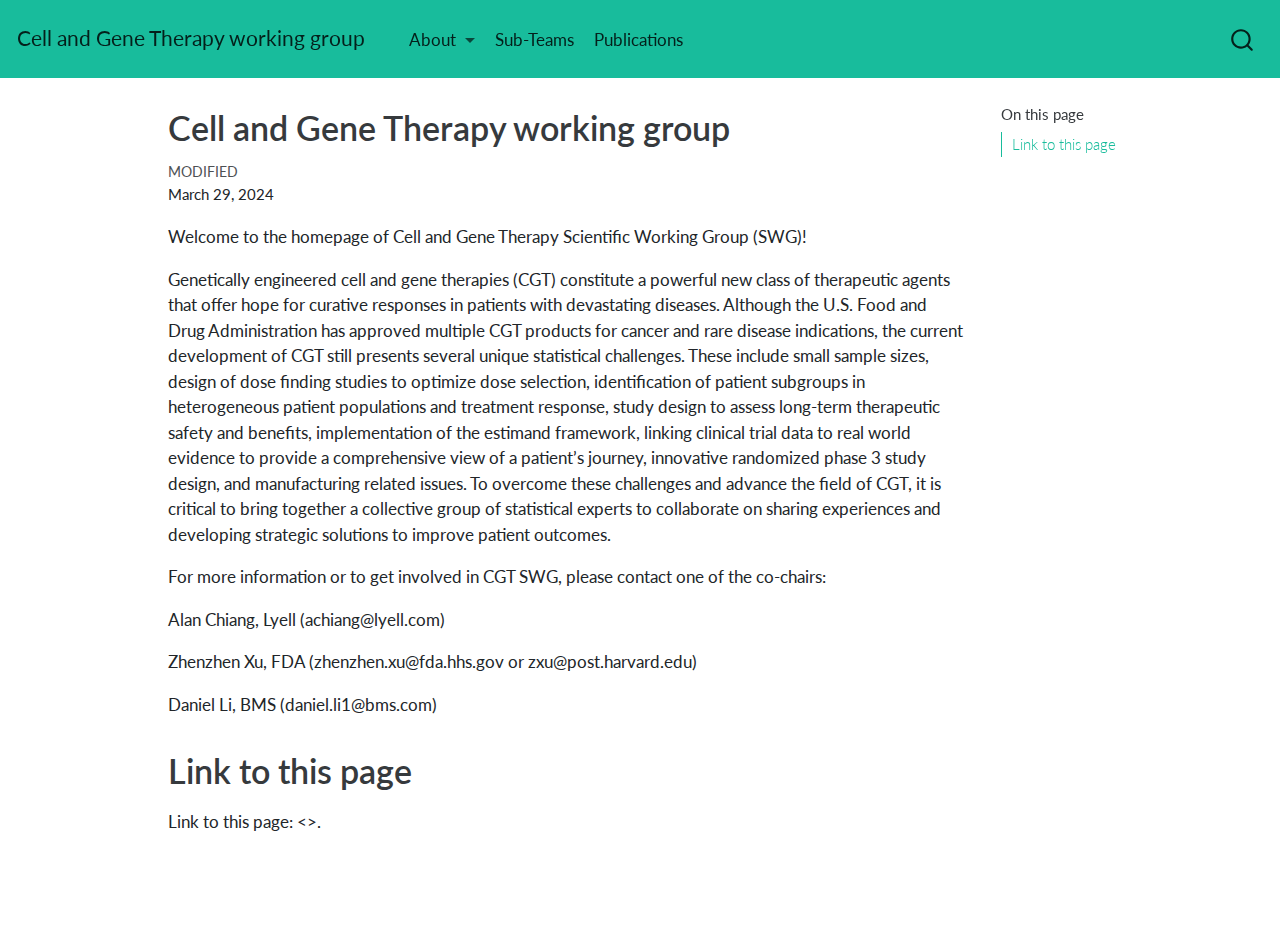
==== docs/index.html @ 5ba829af "Publish site to docs/" ====
<!DOCTYPE html>
<html xmlns="http://www.w3.org/1999/xhtml" lang="en" xml:lang="en"><head>

<meta charset="utf-8">
<meta name="generator" content="quarto-1.3.433">

<meta name="viewport" content="width=device-width, initial-scale=1.0, user-scalable=yes">


<title>Cell and Gene Therapy working group</title>
<style>
code{white-space: pre-wrap;}
span.smallcaps{font-variant: small-caps;}
div.columns{display: flex; gap: min(4vw, 1.5em);}
div.column{flex: auto; overflow-x: auto;}
div.hanging-indent{margin-left: 1.5em; text-indent: -1.5em;}
ul.task-list{list-style: none;}
ul.task-list li input[type="checkbox"] {
  width: 0.8em;
  margin: 0 0.8em 0.2em -1em; /* quarto-specific, see https://github.com/quarto-dev/quarto-cli/issues/4556 */ 
  vertical-align: middle;
}
</style>


<script src="site_libs/quarto-nav/quarto-nav.js"></script>
<script src="site_libs/quarto-nav/headroom.min.js"></script>
<script src="site_libs/clipboard/clipboard.min.js"></script>
<script src="site_libs/quarto-search/autocomplete.umd.js"></script>
<script src="site_libs/quarto-search/fuse.min.js"></script>
<script src="site_libs/quarto-search/quarto-search.js"></script>
<meta name="quarto:offset" content="./">
<script src="site_libs/quarto-html/quarto.js"></script>
<script src="site_libs/quarto-html/popper.min.js"></script>
<script src="site_libs/quarto-html/tippy.umd.min.js"></script>
<script src="site_libs/quarto-html/anchor.min.js"></script>
<link href="site_libs/quarto-html/tippy.css" rel="stylesheet">
<link href="site_libs/quarto-html/quarto-syntax-highlighting.css" rel="stylesheet" id="quarto-text-highlighting-styles">
<script src="site_libs/bootstrap/bootstrap.min.js"></script>
<link href="site_libs/bootstrap/bootstrap-icons.css" rel="stylesheet">
<link href="site_libs/bootstrap/bootstrap.min.css" rel="stylesheet" id="quarto-bootstrap" data-mode="light">
<script id="quarto-search-options" type="application/json">{
  "location": "navbar",
  "copy-button": false,
  "collapse-after": 3,
  "panel-placement": "end",
  "type": "overlay",
  "limit": 20,
  "language": {
    "search-no-results-text": "No results",
    "search-matching-documents-text": "matching documents",
    "search-copy-link-title": "Copy link to search",
    "search-hide-matches-text": "Hide additional matches",
    "search-more-match-text": "more match in this document",
    "search-more-matches-text": "more matches in this document",
    "search-clear-button-title": "Clear",
    "search-detached-cancel-button-title": "Cancel",
    "search-submit-button-title": "Submit",
    "search-label": "Search"
  }
}</script>


<link rel="stylesheet" href="styles.css">
</head>

<body class="nav-fixed">

<div id="quarto-search-results"></div>
  <header id="quarto-header" class="headroom fixed-top">
    <nav class="navbar navbar-expand-lg navbar-dark ">
      <div class="navbar-container container-fluid">
      <div class="navbar-brand-container">
    <a class="navbar-brand" href="./index.html">
    <span class="navbar-title">Cell and Gene Therapy working group</span>
    </a>
  </div>
            <div id="quarto-search" class="" title="Search"></div>
          <button class="navbar-toggler" type="button" data-bs-toggle="collapse" data-bs-target="#navbarCollapse" aria-controls="navbarCollapse" aria-expanded="false" aria-label="Toggle navigation" onclick="if (window.quartoToggleHeadroom) { window.quartoToggleHeadroom(); }">
  <span class="navbar-toggler-icon"></span>
</button>
          <div class="collapse navbar-collapse" id="navbarCollapse">
            <ul class="navbar-nav navbar-nav-scroll me-auto">
  <li class="nav-item dropdown ">
    <a class="nav-link dropdown-toggle" href="#" id="nav-menu-about" role="button" data-bs-toggle="dropdown" aria-expanded="false" rel="" target="">
 <span class="menu-text">About</span>
    </a>
    <ul class="dropdown-menu" aria-labelledby="nav-menu-about">    
        <li>
    <a class="dropdown-item" href="./index.html" rel="" target="">
 <span class="dropdown-text">About</span></a>
  </li>  
    </ul>
  </li>
  <li class="nav-item">
    <a class="nav-link" href="./subteams.html" rel="" target="">
 <span class="menu-text">Sub-Teams</span></a>
  </li>  
  <li class="nav-item">
    <a class="nav-link" href="./publications.html" rel="" target="">
 <span class="menu-text">Publications</span></a>
  </li>  
</ul>
            <div class="quarto-navbar-tools ms-auto">
</div>
          </div> <!-- /navcollapse -->
      </div> <!-- /container-fluid -->
    </nav>
</header>
<!-- content -->
<div id="quarto-content" class="quarto-container page-columns page-rows-contents page-layout-article page-navbar">
<!-- sidebar -->
<!-- margin-sidebar -->
    <div id="quarto-margin-sidebar" class="sidebar margin-sidebar">
        <nav id="TOC" role="doc-toc" class="toc-active">
    <h2 id="toc-title">On this page</h2>
   
  <ul>
  <li><a href="#link-to-this-page" id="toc-link-to-this-page" class="nav-link active" data-scroll-target="#link-to-this-page">Link to this page</a></li>
  </ul>
</nav>
    </div>
<!-- main -->
<main class="content" id="quarto-document-content">

<header id="title-block-header" class="quarto-title-block default">
<div class="quarto-title">
<h1 class="title">Cell and Gene Therapy working group</h1>
</div>



<div class="quarto-title-meta">

    
  
    <div>
    <div class="quarto-title-meta-heading">Modified</div>
    <div class="quarto-title-meta-contents">
      <p class="date-modified">March 29, 2024</p>
    </div>
  </div>
    
  </div>
  

</header>

<p>Welcome to the homepage of Cell and Gene Therapy Scientific Working Group (SWG)!</p>
<p>Genetically engineered cell and gene therapies (CGT) constitute a powerful new class of therapeutic agents that offer hope for curative responses in patients with devastating diseases. Although the U.S. Food and Drug Administration has approved multiple CGT products for cancer and rare disease indications, the current development of CGT still presents several unique statistical challenges. These include small sample sizes, design of dose finding studies to optimize dose selection, identification of patient subgroups in heterogeneous patient populations and treatment response, study design to assess long-term therapeutic safety and benefits, implementation of the estimand framework, linking clinical trial data to real world evidence to provide a comprehensive view of a patient’s journey, innovative randomized phase 3 study design, and manufacturing related issues. To overcome these challenges and advance the field of CGT, it is critical to bring together a collective group of statistical experts to collaborate on sharing experiences and developing strategic solutions to improve patient outcomes.</p>
<p>For more information or to get involved in CGT SWG, please contact one of the co-chairs:</p>
<p>Alan Chiang, Lyell (achiang@lyell.com)</p>
<p>Zhenzhen Xu, FDA (zhenzhen.xu@fda.hhs.gov or zxu@post.harvard.edu)</p>
<p>Daniel Li, BMS (daniel.li1@bms.com)</p>
<section id="link-to-this-page" class="level1">
<h1>Link to this page</h1>
<p>Link to this page: &lt;&gt;.</p>


</section>

</main> <!-- /main -->
<script id="quarto-html-after-body" type="application/javascript">
window.document.addEventListener("DOMContentLoaded", function (event) {
  const toggleBodyColorMode = (bsSheetEl) => {
    const mode = bsSheetEl.getAttribute("data-mode");
    const bodyEl = window.document.querySelector("body");
    if (mode === "dark") {
      bodyEl.classList.add("quarto-dark");
      bodyEl.classList.remove("quarto-light");
    } else {
      bodyEl.classList.add("quarto-light");
      bodyEl.classList.remove("quarto-dark");
    }
  }
  const toggleBodyColorPrimary = () => {
    const bsSheetEl = window.document.querySelector("link#quarto-bootstrap");
    if (bsSheetEl) {
      toggleBodyColorMode(bsSheetEl);
    }
  }
  toggleBodyColorPrimary();  
  const icon = "";
  const anchorJS = new window.AnchorJS();
  anchorJS.options = {
    placement: 'right',
    icon: icon
  };
  anchorJS.add('.anchored');
  const isCodeAnnotation = (el) => {
    for (const clz of el.classList) {
      if (clz.startsWith('code-annotation-')) {                     
        return true;
      }
    }
    return false;
  }
  const clipboard = new window.ClipboardJS('.code-copy-button', {
    text: function(trigger) {
      const codeEl = trigger.previousElementSibling.cloneNode(true);
      for (const childEl of codeEl.children) {
        if (isCodeAnnotation(childEl)) {
          childEl.remove();
        }
      }
      return codeEl.innerText;
    }
  });
  clipboard.on('success', function(e) {
    // button target
    const button = e.trigger;
    // don't keep focus
    button.blur();
    // flash "checked"
    button.classList.add('code-copy-button-checked');
    var currentTitle = button.getAttribute("title");
    button.setAttribute("title", "Copied!");
    let tooltip;
    if (window.bootstrap) {
      button.setAttribute("data-bs-toggle", "tooltip");
      button.setAttribute("data-bs-placement", "left");
      button.setAttribute("data-bs-title", "Copied!");
      tooltip = new bootstrap.Tooltip(button, 
        { trigger: "manual", 
          customClass: "code-copy-button-tooltip",
          offset: [0, -8]});
      tooltip.show();    
    }
    setTimeout(function() {
      if (tooltip) {
        tooltip.hide();
        button.removeAttribute("data-bs-title");
        button.removeAttribute("data-bs-toggle");
        button.removeAttribute("data-bs-placement");
      }
      button.setAttribute("title", currentTitle);
      button.classList.remove('code-copy-button-checked');
    }, 1000);
    // clear code selection
    e.clearSelection();
  });
  function tippyHover(el, contentFn) {
    const config = {
      allowHTML: true,
      content: contentFn,
      maxWidth: 500,
      delay: 100,
      arrow: false,
      appendTo: function(el) {
          return el.parentElement;
      },
      interactive: true,
      interactiveBorder: 10,
      theme: 'quarto',
      placement: 'bottom-start'
    };
    window.tippy(el, config); 
  }
  const noterefs = window.document.querySelectorAll('a[role="doc-noteref"]');
  for (var i=0; i<noterefs.length; i++) {
    const ref = noterefs[i];
    tippyHover(ref, function() {
      // use id or data attribute instead here
      let href = ref.getAttribute('data-footnote-href') || ref.getAttribute('href');
      try { href = new URL(href).hash; } catch {}
      const id = href.replace(/^#\/?/, "");
      const note = window.document.getElementById(id);
      return note.innerHTML;
    });
  }
      let selectedAnnoteEl;
      const selectorForAnnotation = ( cell, annotation) => {
        let cellAttr = 'data-code-cell="' + cell + '"';
        let lineAttr = 'data-code-annotation="' +  annotation + '"';
        const selector = 'span[' + cellAttr + '][' + lineAttr + ']';
        return selector;
      }
      const selectCodeLines = (annoteEl) => {
        const doc = window.document;
        const targetCell = annoteEl.getAttribute("data-target-cell");
        const targetAnnotation = annoteEl.getAttribute("data-target-annotation");
        const annoteSpan = window.document.querySelector(selectorForAnnotation(targetCell, targetAnnotation));
        const lines = annoteSpan.getAttribute("data-code-lines").split(",");
        const lineIds = lines.map((line) => {
          return targetCell + "-" + line;
        })
        let top = null;
        let height = null;
        let parent = null;
        if (lineIds.length > 0) {
            //compute the position of the single el (top and bottom and make a div)
            const el = window.document.getElementById(lineIds[0]);
            top = el.offsetTop;
            height = el.offsetHeight;
            parent = el.parentElement.parentElement;
          if (lineIds.length > 1) {
            const lastEl = window.document.getElementById(lineIds[lineIds.length - 1]);
            const bottom = lastEl.offsetTop + lastEl.offsetHeight;
            height = bottom - top;
          }
          if (top !== null && height !== null && parent !== null) {
            // cook up a div (if necessary) and position it 
            let div = window.document.getElementById("code-annotation-line-highlight");
            if (div === null) {
              div = window.document.createElement("div");
              div.setAttribute("id", "code-annotation-line-highlight");
              div.style.position = 'absolute';
              parent.appendChild(div);
            }
            div.style.top = top - 2 + "px";
            div.style.height = height + 4 + "px";
            let gutterDiv = window.document.getElementById("code-annotation-line-highlight-gutter");
            if (gutterDiv === null) {
              gutterDiv = window.document.createElement("div");
              gutterDiv.setAttribute("id", "code-annotation-line-highlight-gutter");
              gutterDiv.style.position = 'absolute';
              const codeCell = window.document.getElementById(targetCell);
              const gutter = codeCell.querySelector('.code-annotation-gutter');
              gutter.appendChild(gutterDiv);
            }
            gutterDiv.style.top = top - 2 + "px";
            gutterDiv.style.height = height + 4 + "px";
          }
          selectedAnnoteEl = annoteEl;
        }
      };
      const unselectCodeLines = () => {
        const elementsIds = ["code-annotation-line-highlight", "code-annotation-line-highlight-gutter"];
        elementsIds.forEach((elId) => {
          const div = window.document.getElementById(elId);
          if (div) {
            div.remove();
          }
        });
        selectedAnnoteEl = undefined;
      };
      // Attach click handler to the DT
      const annoteDls = window.document.querySelectorAll('dt[data-target-cell]');
      for (const annoteDlNode of annoteDls) {
        annoteDlNode.addEventListener('click', (event) => {
          const clickedEl = event.target;
          if (clickedEl !== selectedAnnoteEl) {
            unselectCodeLines();
            const activeEl = window.document.querySelector('dt[data-target-cell].code-annotation-active');
            if (activeEl) {
              activeEl.classList.remove('code-annotation-active');
            }
            selectCodeLines(clickedEl);
            clickedEl.classList.add('code-annotation-active');
          } else {
            // Unselect the line
            unselectCodeLines();
            clickedEl.classList.remove('code-annotation-active');
          }
        });
      }
  const findCites = (el) => {
    const parentEl = el.parentElement;
    if (parentEl) {
      const cites = parentEl.dataset.cites;
      if (cites) {
        return {
          el,
          cites: cites.split(' ')
        };
      } else {
        return findCites(el.parentElement)
      }
    } else {
      return undefined;
    }
  };
  var bibliorefs = window.document.querySelectorAll('a[role="doc-biblioref"]');
  for (var i=0; i<bibliorefs.length; i++) {
    const ref = bibliorefs[i];
    const citeInfo = findCites(ref);
    if (citeInfo) {
      tippyHover(citeInfo.el, function() {
        var popup = window.document.createElement('div');
        citeInfo.cites.forEach(function(cite) {
          var citeDiv = window.document.createElement('div');
          citeDiv.classList.add('hanging-indent');
          citeDiv.classList.add('csl-entry');
          var biblioDiv = window.document.getElementById('ref-' + cite);
          if (biblioDiv) {
            citeDiv.innerHTML = biblioDiv.innerHTML;
          }
          popup.appendChild(citeDiv);
        });
        return popup.innerHTML;
      });
    }
  }
});
</script>
</div> <!-- /content -->



</body></html>
---- docs/site_libs/quarto-html/tippy.css ----
.tippy-box[data-animation=fade][data-state=hidden]{opacity:0}[data-tippy-root]{max-width:calc(100vw - 10px)}.tippy-box{position:relative;background-color:#333;color:#fff;border-radius:4px;font-size:14px;line-height:1.4;white-space:normal;outline:0;transition-property:transform,visibility,opacity}.tippy-box[data-placement^=top]>.tippy-arrow{bottom:0}.tippy-box[data-placement^=top]>.tippy-arrow:before{bottom:-7px;left:0;border-width:8px 8px 0;border-top-color:initial;transform-origin:center top}.tippy-box[data-placement^=bottom]>.tippy-arrow{top:0}.tippy-box[data-placement^=bottom]>.tippy-arrow:before{top:-7px;left:0;border-width:0 8px 8px;border-bottom-color:initial;transform-origin:center bottom}.tippy-box[data-placement^=left]>.tippy-arrow{right:0}.tippy-box[data-placement^=left]>.tippy-arrow:before{border-width:8px 0 8px 8px;border-left-color:initial;right:-7px;transform-origin:center left}.tippy-box[data-placement^=right]>.tippy-arrow{left:0}.tippy-box[data-placement^=right]>.tippy-arrow:before{left:-7px;border-width:8px 8px 8px 0;border-right-color:initial;transform-origin:center right}.tippy-box[data-inertia][data-state=visible]{transition-timing-function:cubic-bezier(.54,1.5,.38,1.11)}.tippy-arrow{width:16px;height:16px;color:#333}.tippy-arrow:before{content:"";position:absolute;border-color:transparent;border-style:solid}.tippy-content{position:relative;padding:5px 9px;z-index:1}
---- docs/site_libs/quarto-html/quarto-syntax-highlighting.css ----
/* quarto syntax highlight colors */
:root {
  --quarto-hl-ot-color: #003B4F;
  --quarto-hl-at-color: #657422;
  --quarto-hl-ss-color: #20794D;
  --quarto-hl-an-color: #5E5E5E;
  --quarto-hl-fu-color: #4758AB;
  --quarto-hl-st-color: #20794D;
  --quarto-hl-cf-color: #003B4F;
  --quarto-hl-op-color: #5E5E5E;
  --quarto-hl-er-color: #AD0000;
  --quarto-hl-bn-color: #AD0000;
  --quarto-hl-al-color: #AD0000;
  --quarto-hl-va-color: #111111;
  --quarto-hl-bu-color: inherit;
  --quarto-hl-ex-color: inherit;
  --quarto-hl-pp-color: #AD0000;
  --quarto-hl-in-color: #5E5E5E;
  --quarto-hl-vs-color: #20794D;
  --quarto-hl-wa-color: #5E5E5E;
  --quarto-hl-do-color: #5E5E5E;
  --quarto-hl-im-color: #00769E;
  --quarto-hl-ch-color: #20794D;
  --quarto-hl-dt-color: #AD0000;
  --quarto-hl-fl-color: #AD0000;
  --quarto-hl-co-color: #5E5E5E;
  --quarto-hl-cv-color: #5E5E5E;
  --quarto-hl-cn-color: #8f5902;
  --quarto-hl-sc-color: #5E5E5E;
  --quarto-hl-dv-color: #AD0000;
  --quarto-hl-kw-color: #003B4F;
}

/* other quarto variables */
:root {
  --quarto-font-monospace: SFMono-Regular, Menlo, Monaco, Consolas, "Liberation Mono", "Courier New", monospace;
}

pre > code.sourceCode > span {
  color: #003B4F;
}

code span {
  color: #003B4F;
}

code.sourceCode > span {
  color: #003B4F;
}

div.sourceCode,
div.sourceCode pre.sourceCode {
  color: #003B4F;
}

code span.ot {
  color: #003B4F;
  font-style: inherit;
}

code span.at {
  color: #657422;
  font-style: inherit;
}

code span.ss {
  color: #20794D;
  font-style: inherit;
}

code span.an {
  color: #5E5E5E;
  font-style: inherit;
}

code span.fu {
  color: #4758AB;
  font-style: inherit;
}

code span.st {
  color: #20794D;
  font-style: inherit;
}

code span.cf {
  color: #003B4F;
  font-style: inherit;
}

code span.op {
  color: #5E5E5E;
  font-style: inherit;
}

code span.er {
  color: #AD0000;
  font-style: inherit;
}

code span.bn {
  color: #AD0000;
  font-style: inherit;
}

code span.al {
  color: #AD0000;
  font-style: inherit;
}

code span.va {
  color: #111111;
  font-style: inherit;
}

code span.bu {
  font-style: inherit;
}

code span.ex {
  font-style: inherit;
}

code span.pp {
  color: #AD0000;
  font-style: inherit;
}

code span.in {
  color: #5E5E5E;
  font-style: inherit;
}

code span.vs {
  color: #20794D;
  font-style: inherit;
}

code span.wa {
  color: #5E5E5E;
  font-style: italic;
}

code span.do {
  color: #5E5E5E;
  font-style: italic;
}

code span.im {
  color: #00769E;
  font-style: inherit;
}

code span.ch {
  color: #20794D;
  font-style: inherit;
}

code span.dt {
  color: #AD0000;
  font-style: inherit;
}

code span.fl {
  color: #AD0000;
  font-style: inherit;
}

code span.co {
  color: #5E5E5E;
  font-style: inherit;
}

code span.cv {
  color: #5E5E5E;
  font-style: italic;
}

code span.cn {
  color: #8f5902;
  font-style: inherit;
}

code span.sc {
  color: #5E5E5E;
  font-style: inherit;
}

code span.dv {
  color: #AD0000;
  font-style: inherit;
}

code span.kw {
  color: #003B4F;
  font-style: inherit;
}

.prevent-inlining {
  content: "</";
}

/*# sourceMappingURL=debc5d5d77c3f9108843748ff7464032.css.map */
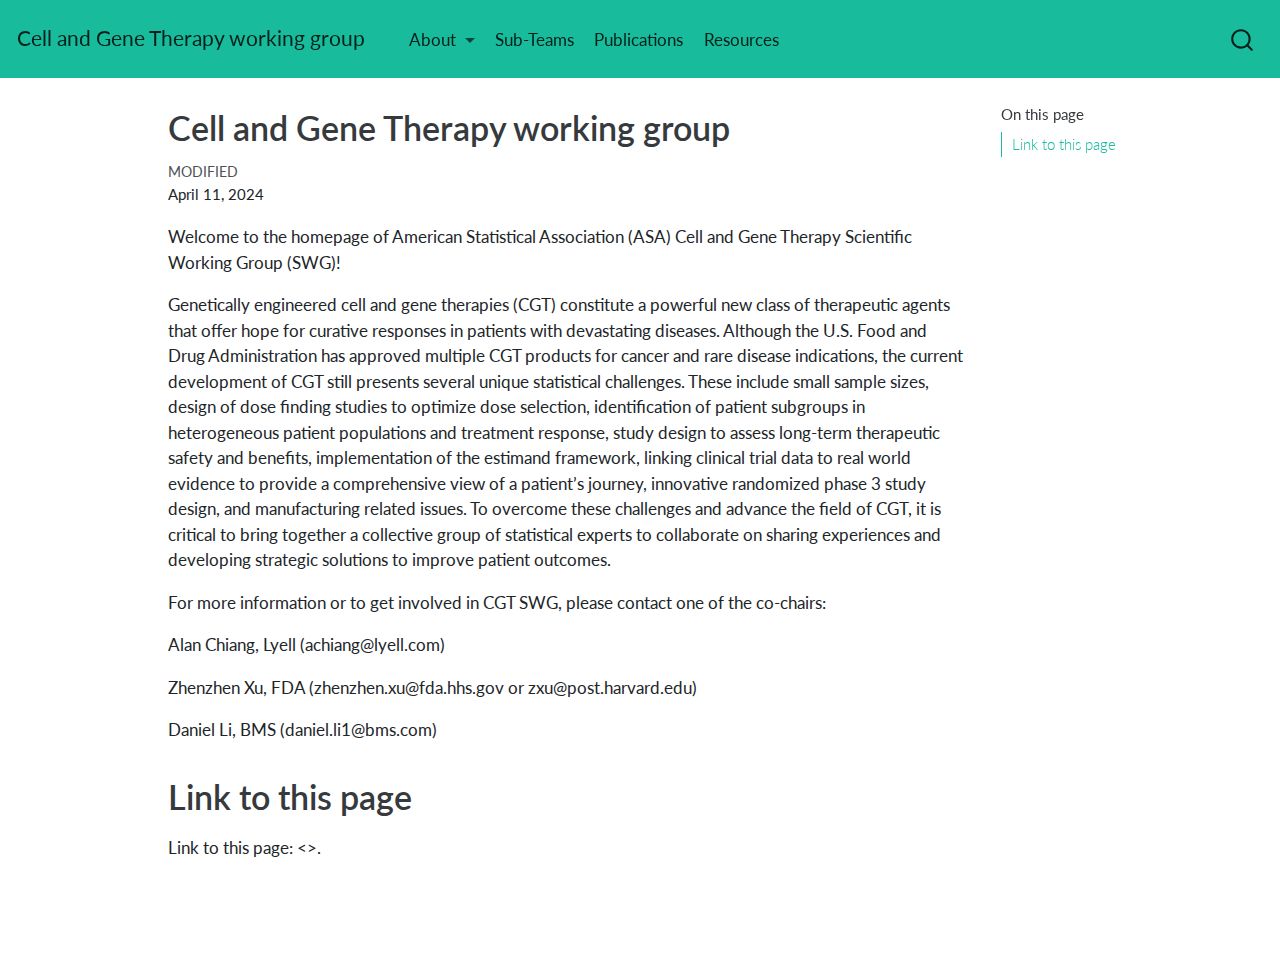
==== commit 00c8c6e3: "Updates before sub-team meeting" ====
--- a/docs/index.html
+++ b/docs/index.html
@@ -100,6 +100,10 @@
     <a class="nav-link" href="./publications.html" rel="" target="">
  <span class="menu-text">Publications</span></a>
   </li>  
+  <li class="nav-item">
+    <a class="nav-link" href="./resources.html" rel="" target="">
+ <span class="menu-text">Resources</span></a>
+  </li>  
 </ul>
             <div class="quarto-navbar-tools ms-auto">
 </div>
@@ -137,7 +141,7 @@
     <div>
     <div class="quarto-title-meta-heading">Modified</div>
     <div class="quarto-title-meta-contents">
-      <p class="date-modified">March 29, 2024</p>
+      <p class="date-modified">April 11, 2024</p>
     </div>
   </div>
     
@@ -146,7 +150,7 @@
 
 </header>
 
-<p>Welcome to the homepage of Cell and Gene Therapy Scientific Working Group (SWG)!</p>
+<p>Welcome to the homepage of American Statistical Association (ASA) Cell and Gene Therapy Scientific Working Group (SWG)!</p>
 <p>Genetically engineered cell and gene therapies (CGT) constitute a powerful new class of therapeutic agents that offer hope for curative responses in patients with devastating diseases. Although the U.S. Food and Drug Administration has approved multiple CGT products for cancer and rare disease indications, the current development of CGT still presents several unique statistical challenges. These include small sample sizes, design of dose finding studies to optimize dose selection, identification of patient subgroups in heterogeneous patient populations and treatment response, study design to assess long-term therapeutic safety and benefits, implementation of the estimand framework, linking clinical trial data to real world evidence to provide a comprehensive view of a patient’s journey, innovative randomized phase 3 study design, and manufacturing related issues. To overcome these challenges and advance the field of CGT, it is critical to bring together a collective group of statistical experts to collaborate on sharing experiences and developing strategic solutions to improve patient outcomes.</p>
 <p>For more information or to get involved in CGT SWG, please contact one of the co-chairs:</p>
 <p>Alan Chiang, Lyell (achiang@lyell.com)</p>
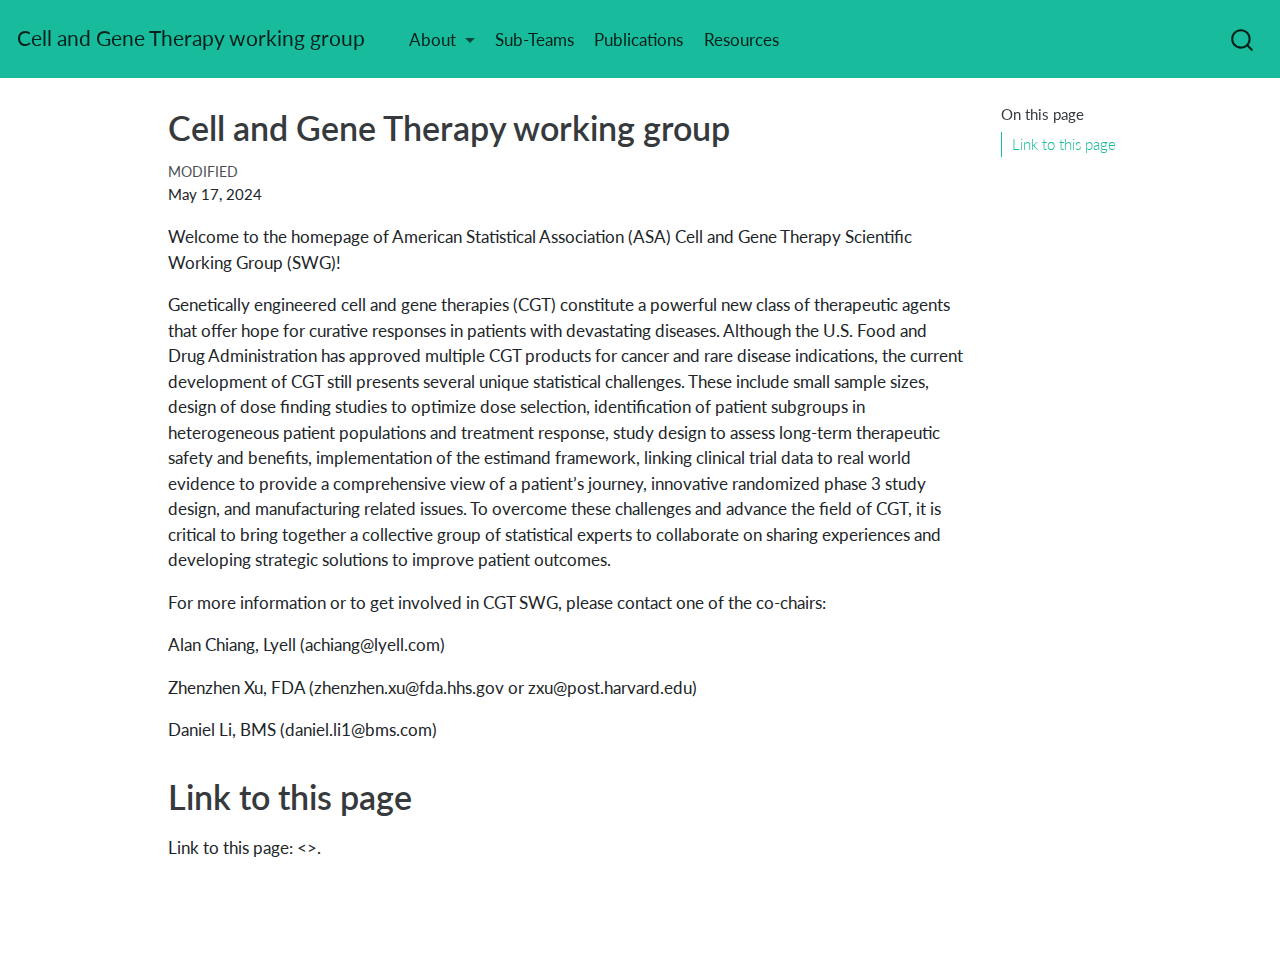
==== commit 3719e736: "update to use github actions for publishing" ====
--- a/docs/index.html
+++ b/docs/index.html
@@ -141,7 +141,7 @@
     <div>
     <div class="quarto-title-meta-heading">Modified</div>
     <div class="quarto-title-meta-contents">
-      <p class="date-modified">April 11, 2024</p>
+      <p class="date-modified">May 17, 2024</p>
     </div>
   </div>
     
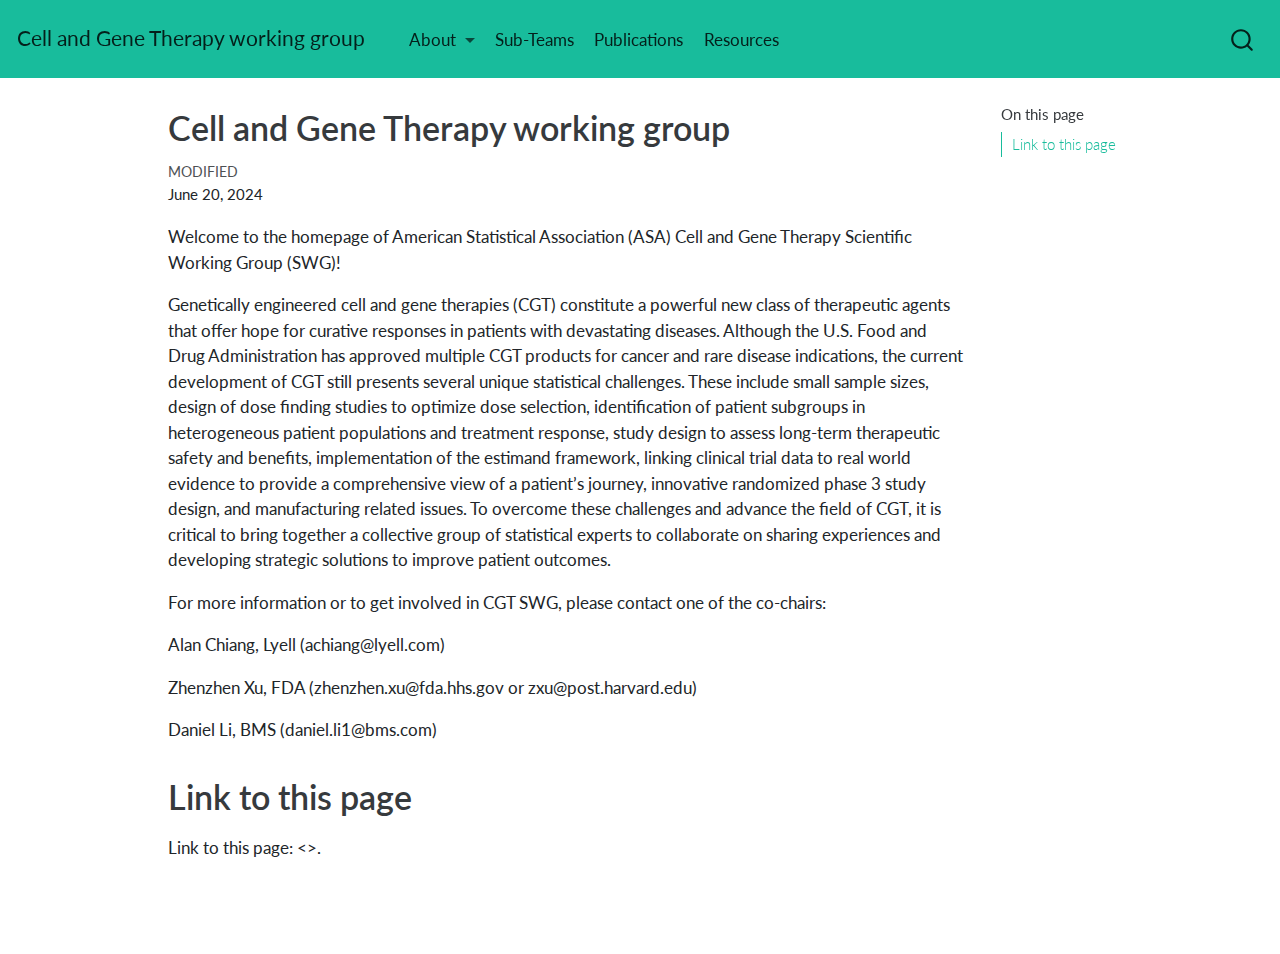
==== commit d4445c51: "Update June 2" ====
--- a/docs/index.html
+++ b/docs/index.html
@@ -141,7 +141,7 @@
     <div>
     <div class="quarto-title-meta-heading">Modified</div>
     <div class="quarto-title-meta-contents">
-      <p class="date-modified">May 17, 2024</p>
+      <p class="date-modified">June 20, 2024</p>
     </div>
   </div>
     
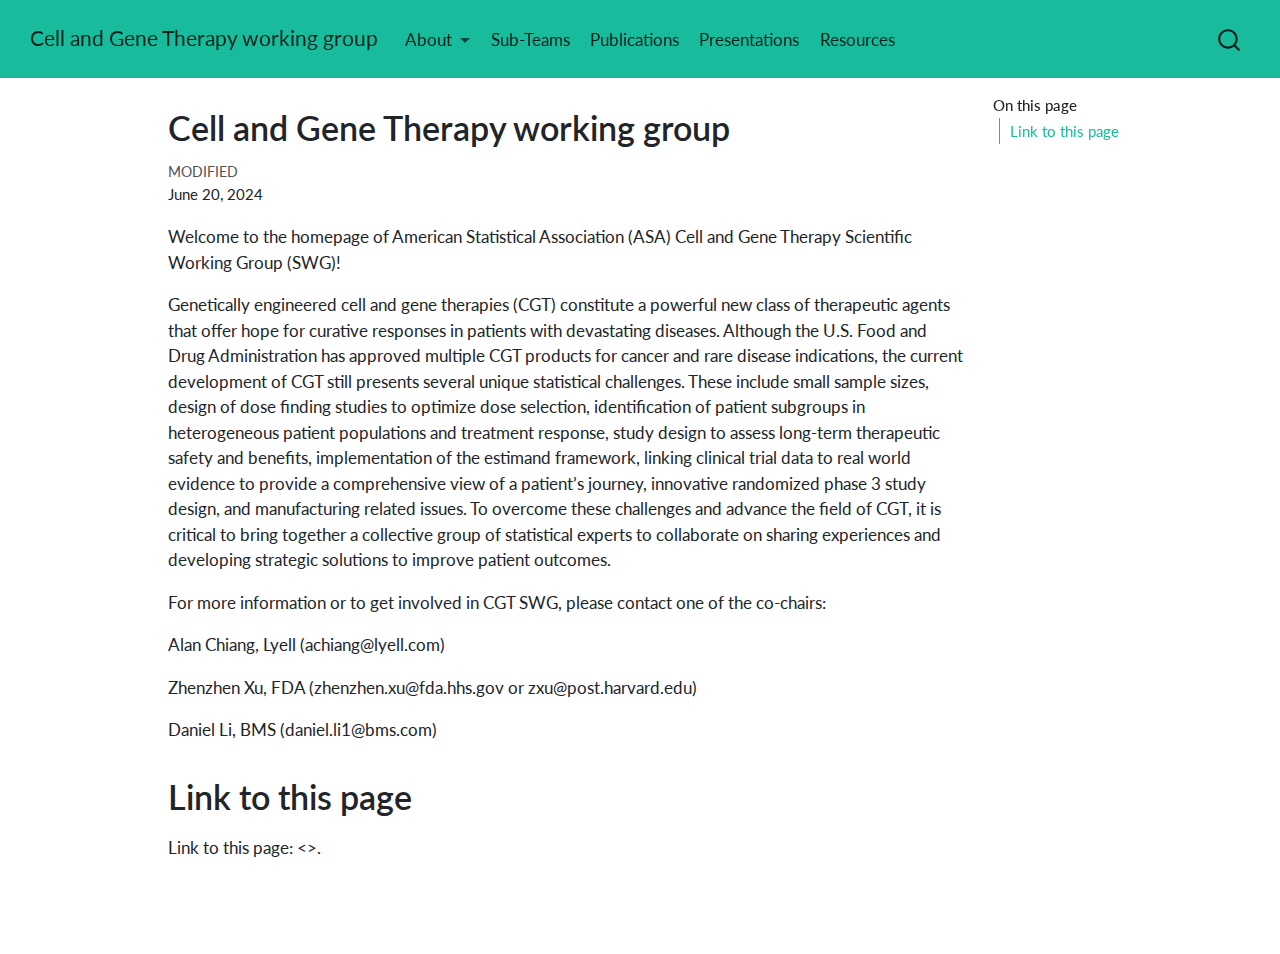
==== commit 8f6c7481: "add presentations page" ====
--- a/docs/index.html
+++ b/docs/index.html
@@ -2,7 +2,7 @@
 <html xmlns="http://www.w3.org/1999/xhtml" lang="en" xml:lang="en"><head>
 
 <meta charset="utf-8">
-<meta name="generator" content="quarto-1.3.433">
+<meta name="generator" content="quarto-1.4.553">
 
 <meta name="viewport" content="width=device-width, initial-scale=1.0, user-scalable=yes">
 
@@ -45,7 +45,13 @@
   "collapse-after": 3,
   "panel-placement": "end",
   "type": "overlay",
-  "limit": 20,
+  "limit": 50,
+  "keyboard-shortcut": [
+    "f",
+    "/",
+    "s"
+  ],
+  "show-item-context": false,
   "language": {
     "search-no-results-text": "No results",
     "search-matching-documents-text": "matching documents",
@@ -54,6 +60,7 @@
     "search-more-match-text": "more match in this document",
     "search-more-matches-text": "more matches in this document",
     "search-clear-button-title": "Clear",
+    "search-text-placeholder": "",
     "search-detached-cancel-button-title": "Cancel",
     "search-submit-button-title": "Submit",
     "search-label": "Search"
@@ -68,9 +75,9 @@
 
 <div id="quarto-search-results"></div>
   <header id="quarto-header" class="headroom fixed-top">
-    <nav class="navbar navbar-expand-lg navbar-dark ">
+    <nav class="navbar navbar-expand-lg " data-bs-theme="dark">
       <div class="navbar-container container-fluid">
-      <div class="navbar-brand-container">
+      <div class="navbar-brand-container mx-auto">
     <a class="navbar-brand" href="./index.html">
     <span class="navbar-title">Cell and Gene Therapy working group</span>
     </a>
@@ -82,32 +89,36 @@
           <div class="collapse navbar-collapse" id="navbarCollapse">
             <ul class="navbar-nav navbar-nav-scroll me-auto">
   <li class="nav-item dropdown ">
-    <a class="nav-link dropdown-toggle" href="#" id="nav-menu-about" role="button" data-bs-toggle="dropdown" aria-expanded="false" rel="" target="">
+    <a class="nav-link dropdown-toggle" href="#" id="nav-menu-about" role="button" data-bs-toggle="dropdown" aria-expanded="false">
  <span class="menu-text">About</span>
     </a>
     <ul class="dropdown-menu" aria-labelledby="nav-menu-about">    
         <li>
-    <a class="dropdown-item" href="./index.html" rel="" target="">
+    <a class="dropdown-item" href="./index.html">
  <span class="dropdown-text">About</span></a>
   </li>  
     </ul>
   </li>
   <li class="nav-item">
-    <a class="nav-link" href="./subteams.html" rel="" target="">
- <span class="menu-text">Sub-Teams</span></a>
+    <a class="nav-link" href="./subteams.html"> 
+<span class="menu-text">Sub-Teams</span></a>
   </li>  
   <li class="nav-item">
-    <a class="nav-link" href="./publications.html" rel="" target="">
- <span class="menu-text">Publications</span></a>
+    <a class="nav-link" href="./publications.html"> 
+<span class="menu-text">Publications</span></a>
   </li>  
   <li class="nav-item">
-    <a class="nav-link" href="./resources.html" rel="" target="">
- <span class="menu-text">Resources</span></a>
+    <a class="nav-link" href="./presentations.html"> 
+<span class="menu-text">Presentations</span></a>
+  </li>  
+  <li class="nav-item">
+    <a class="nav-link" href="./resources.html"> 
+<span class="menu-text">Resources</span></a>
   </li>  
 </ul>
-            <div class="quarto-navbar-tools ms-auto">
+          </div> <!-- /navcollapse -->
+          <div class="quarto-navbar-tools">
 </div>
-          </div> <!-- /navcollapse -->
       </div> <!-- /container-fluid -->
     </nav>
 </header>
@@ -148,7 +159,9 @@
   </div>
   
 
+
 </header>
+
 
 <p>Welcome to the homepage of American Statistical Association (ASA) Cell and Gene Therapy Scientific Working Group (SWG)!</p>
 <p>Genetically engineered cell and gene therapies (CGT) constitute a powerful new class of therapeutic agents that offer hope for curative responses in patients with devastating diseases. Although the U.S. Food and Drug Administration has approved multiple CGT products for cancer and rare disease indications, the current development of CGT still presents several unique statistical challenges. These include small sample sizes, design of dose finding studies to optimize dose selection, identification of patient subgroups in heterogeneous patient populations and treatment response, study design to assess long-term therapeutic safety and benefits, implementation of the estimand framework, linking clinical trial data to real world evidence to provide a comprehensive view of a patient’s journey, innovative randomized phase 3 study design, and manufacturing related issues. To overcome these challenges and advance the field of CGT, it is critical to bring together a collective group of statistical experts to collaborate on sharing experiences and developing strategic solutions to improve patient outcomes.</p>
@@ -243,10 +256,27 @@
     // clear code selection
     e.clearSelection();
   });
-  function tippyHover(el, contentFn) {
+    var localhostRegex = new RegExp(/^(?:http|https):\/\/localhost\:?[0-9]*\//);
+    var mailtoRegex = new RegExp(/^mailto:/);
+      var filterRegex = new RegExp("https:\/\/ASA-CellGeneTx-WG\.github\.io\/");
+    var isInternal = (href) => {
+        return filterRegex.test(href) || localhostRegex.test(href) || mailtoRegex.test(href);
+    }
+    // Inspect non-navigation links and adorn them if external
+ 	var links = window.document.querySelectorAll('a[href]:not(.nav-link):not(.navbar-brand):not(.toc-action):not(.sidebar-link):not(.sidebar-item-toggle):not(.pagination-link):not(.no-external):not([aria-hidden]):not(.dropdown-item):not(.quarto-navigation-tool)');
+    for (var i=0; i<links.length; i++) {
+      const link = links[i];
+      if (!isInternal(link.href)) {
+        // undo the damage that might have been done by quarto-nav.js in the case of
+        // links that we want to consider external
+        if (link.dataset.originalHref !== undefined) {
+          link.href = link.dataset.originalHref;
+        }
+      }
+    }
+  function tippyHover(el, contentFn, onTriggerFn, onUntriggerFn) {
     const config = {
       allowHTML: true,
-      content: contentFn,
       maxWidth: 500,
       delay: 100,
       arrow: false,
@@ -256,8 +286,17 @@
       interactive: true,
       interactiveBorder: 10,
       theme: 'quarto',
-      placement: 'bottom-start'
+      placement: 'bottom-start',
     };
+    if (contentFn) {
+      config.content = contentFn;
+    }
+    if (onTriggerFn) {
+      config.onTrigger = onTriggerFn;
+    }
+    if (onUntriggerFn) {
+      config.onUntrigger = onUntriggerFn;
+    }
     window.tippy(el, config); 
   }
   const noterefs = window.document.querySelectorAll('a[role="doc-noteref"]');
@@ -269,7 +308,130 @@
       try { href = new URL(href).hash; } catch {}
       const id = href.replace(/^#\/?/, "");
       const note = window.document.getElementById(id);
-      return note.innerHTML;
+      if (note) {
+        return note.innerHTML;
+      } else {
+        return "";
+      }
+    });
+  }
+  const xrefs = window.document.querySelectorAll('a.quarto-xref');
+  const processXRef = (id, note) => {
+    // Strip column container classes
+    const stripColumnClz = (el) => {
+      el.classList.remove("page-full", "page-columns");
+      if (el.children) {
+        for (const child of el.children) {
+          stripColumnClz(child);
+        }
+      }
+    }
+    stripColumnClz(note)
+    if (id === null || id.startsWith('sec-')) {
+      // Special case sections, only their first couple elements
+      const container = document.createElement("div");
+      if (note.children && note.children.length > 2) {
+        container.appendChild(note.children[0].cloneNode(true));
+        for (let i = 1; i < note.children.length; i++) {
+          const child = note.children[i];
+          if (child.tagName === "P" && child.innerText === "") {
+            continue;
+          } else {
+            container.appendChild(child.cloneNode(true));
+            break;
+          }
+        }
+        if (window.Quarto?.typesetMath) {
+          window.Quarto.typesetMath(container);
+        }
+        return container.innerHTML
+      } else {
+        if (window.Quarto?.typesetMath) {
+          window.Quarto.typesetMath(note);
+        }
+        return note.innerHTML;
+      }
+    } else {
+      // Remove any anchor links if they are present
+      const anchorLink = note.querySelector('a.anchorjs-link');
+      if (anchorLink) {
+        anchorLink.remove();
+      }
+      if (window.Quarto?.typesetMath) {
+        window.Quarto.typesetMath(note);
+      }
+      // TODO in 1.5, we should make sure this works without a callout special case
+      if (note.classList.contains("callout")) {
+        return note.outerHTML;
+      } else {
+        return note.innerHTML;
+      }
+    }
+  }
+  for (var i=0; i<xrefs.length; i++) {
+    const xref = xrefs[i];
+    tippyHover(xref, undefined, function(instance) {
+      instance.disable();
+      let url = xref.getAttribute('href');
+      let hash = undefined; 
+      if (url.startsWith('#')) {
+        hash = url;
+      } else {
+        try { hash = new URL(url).hash; } catch {}
+      }
+      if (hash) {
+        const id = hash.replace(/^#\/?/, "");
+        const note = window.document.getElementById(id);
+        if (note !== null) {
+          try {
+            const html = processXRef(id, note.cloneNode(true));
+            instance.setContent(html);
+          } finally {
+            instance.enable();
+            instance.show();
+          }
+        } else {
+          // See if we can fetch this
+          fetch(url.split('#')[0])
+          .then(res => res.text())
+          .then(html => {
+            const parser = new DOMParser();
+            const htmlDoc = parser.parseFromString(html, "text/html");
+            const note = htmlDoc.getElementById(id);
+            if (note !== null) {
+              const html = processXRef(id, note);
+              instance.setContent(html);
+            } 
+          }).finally(() => {
+            instance.enable();
+            instance.show();
+          });
+        }
+      } else {
+        // See if we can fetch a full url (with no hash to target)
+        // This is a special case and we should probably do some content thinning / targeting
+        fetch(url)
+        .then(res => res.text())
+        .then(html => {
+          const parser = new DOMParser();
+          const htmlDoc = parser.parseFromString(html, "text/html");
+          const note = htmlDoc.querySelector('main.content');
+          if (note !== null) {
+            // This should only happen for chapter cross references
+            // (since there is no id in the URL)
+            // remove the first header
+            if (note.children.length > 0 && note.children[0].tagName === "HEADER") {
+              note.children[0].remove();
+            }
+            const html = processXRef(null, note);
+            instance.setContent(html);
+          } 
+        }).finally(() => {
+          instance.enable();
+          instance.show();
+        });
+      }
+    }, function(instance) {
     });
   }
       let selectedAnnoteEl;
@@ -313,6 +475,7 @@
             }
             div.style.top = top - 2 + "px";
             div.style.height = height + 4 + "px";
+            div.style.left = 0;
             let gutterDiv = window.document.getElementById("code-annotation-line-highlight-gutter");
             if (gutterDiv === null) {
               gutterDiv = window.document.createElement("div");
@@ -338,6 +501,32 @@
         });
         selectedAnnoteEl = undefined;
       };
+        // Handle positioning of the toggle
+    window.addEventListener(
+      "resize",
+      throttle(() => {
+        elRect = undefined;
+        if (selectedAnnoteEl) {
+          selectCodeLines(selectedAnnoteEl);
+        }
+      }, 10)
+    );
+    function throttle(fn, ms) {
+    let throttle = false;
+    let timer;
+      return (...args) => {
+        if(!throttle) { // first call gets through
+            fn.apply(this, args);
+            throttle = true;
+        } else { // all the others get throttled
+            if(timer) clearTimeout(timer); // cancel #2
+            timer = setTimeout(() => {
+              fn.apply(this, args);
+              timer = throttle = false;
+            }, ms);
+        }
+      };
+    }
       // Attach click handler to the DT
       const annoteDls = window.document.querySelectorAll('dt[data-target-cell]');
       for (const annoteDlNode of annoteDls) {
@@ -401,4 +590,5 @@
 
 
 
+
 </body></html>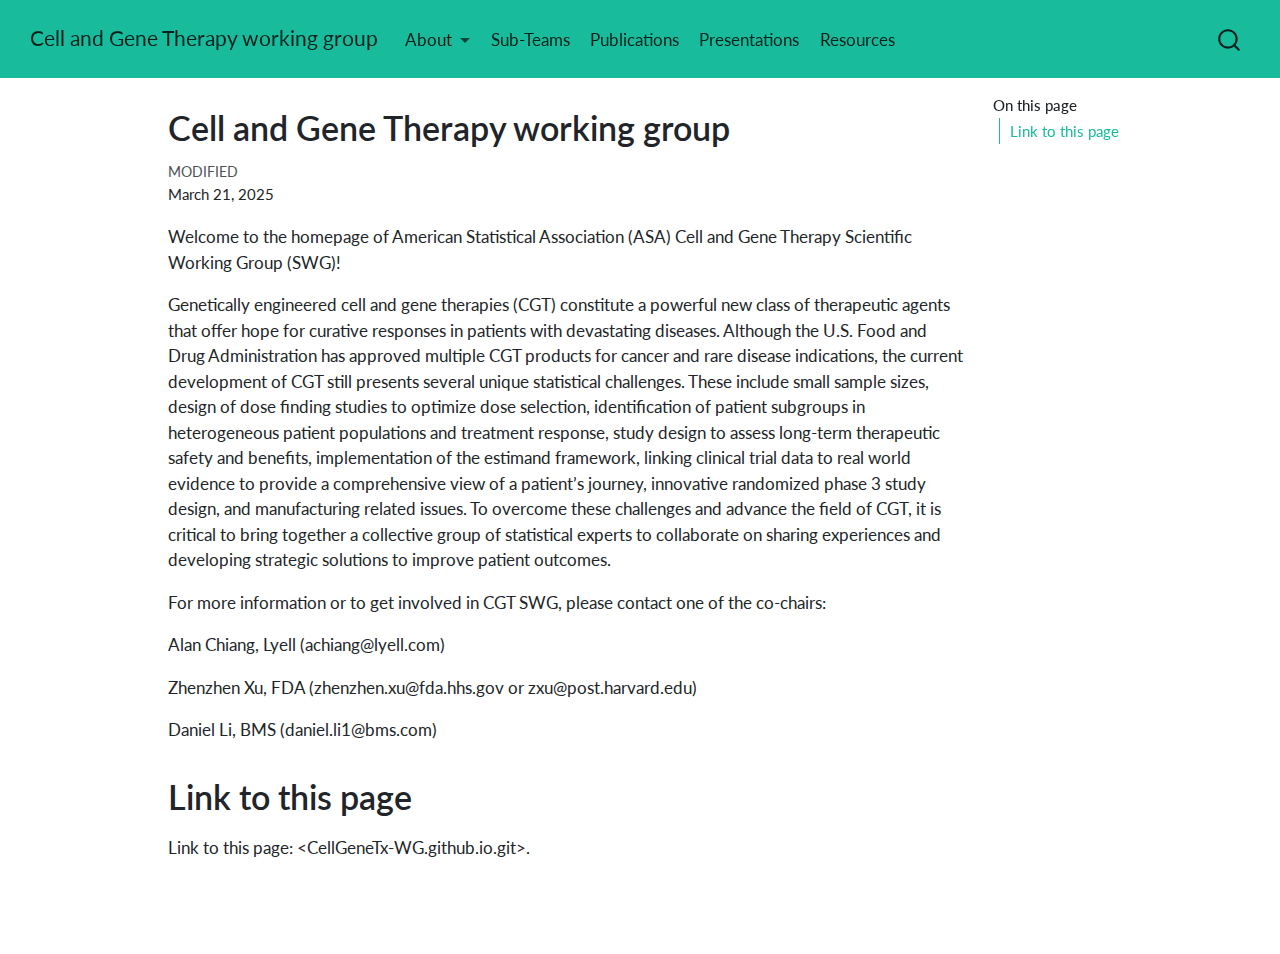
==== commit 073e052c: "Publish site update" ====
--- a/docs/index.html
+++ b/docs/index.html
@@ -152,7 +152,7 @@
     <div>
     <div class="quarto-title-meta-heading">Modified</div>
     <div class="quarto-title-meta-contents">
-      <p class="date-modified">June 20, 2024</p>
+      <p class="date-modified">March 21, 2025</p>
     </div>
   </div>
     
@@ -171,7 +171,7 @@
 <p>Daniel Li, BMS (daniel.li1@bms.com)</p>
 <section id="link-to-this-page" class="level1">
 <h1>Link to this page</h1>
-<p>Link to this page: &lt;&gt;.</p>
+<p>Link to this page: &lt;CellGeneTx-WG.github.io.git&gt;.</p>
 
 
 </section>
@@ -258,7 +258,7 @@
   });
     var localhostRegex = new RegExp(/^(?:http|https):\/\/localhost\:?[0-9]*\//);
     var mailtoRegex = new RegExp(/^mailto:/);
-      var filterRegex = new RegExp("https:\/\/ASA-CellGeneTx-WG\.github\.io\/");
+      var filterRegex = new RegExp('/' + window.location.host + '/');
     var isInternal = (href) => {
         return filterRegex.test(href) || localhostRegex.test(href) || mailtoRegex.test(href);
     }
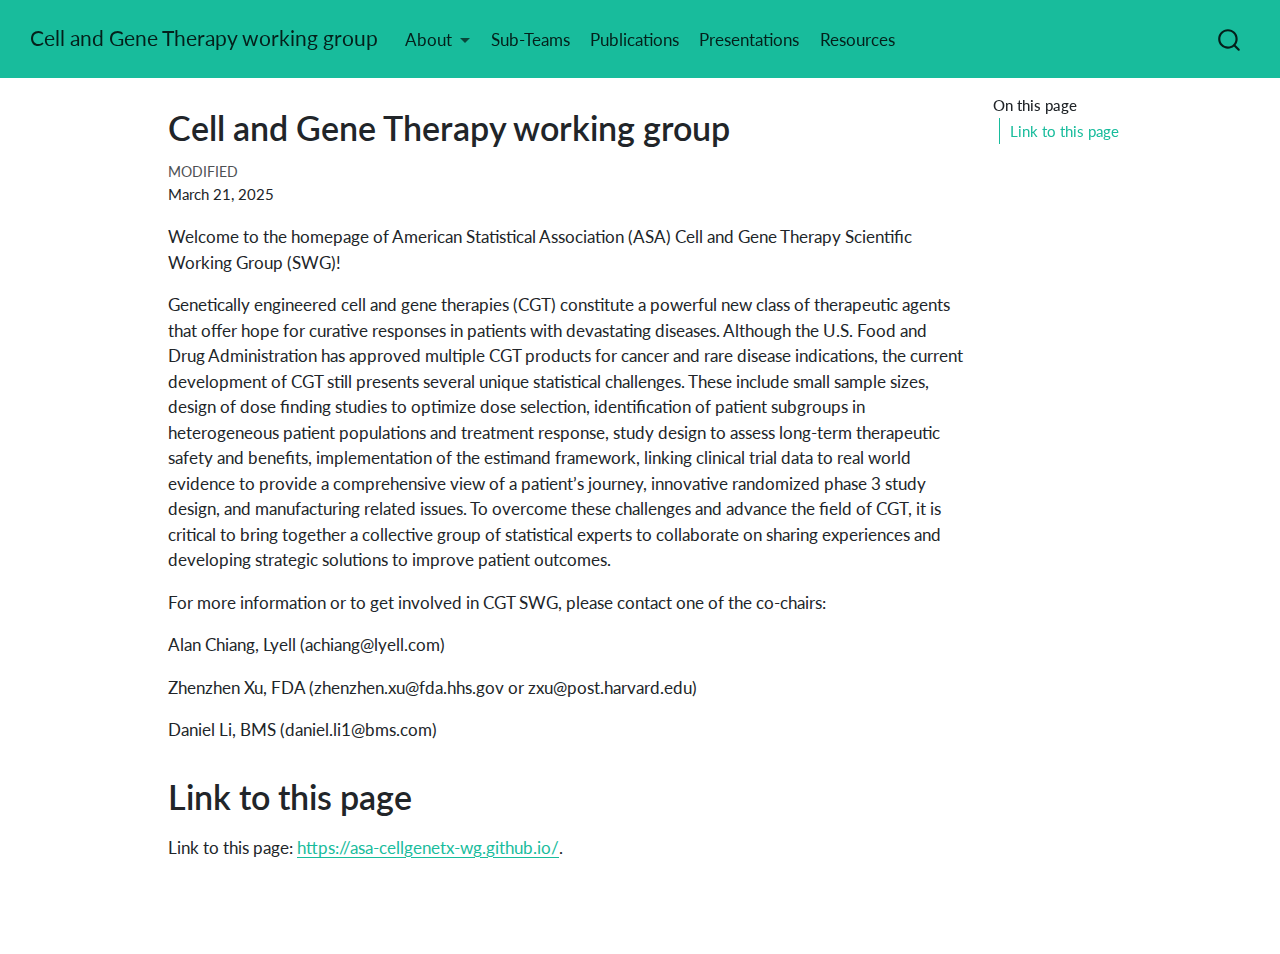
==== commit ca4658bb: "presentations coming from excel file now" ====
--- a/docs/index.html
+++ b/docs/index.html
@@ -171,7 +171,7 @@
 <p>Daniel Li, BMS (daniel.li1@bms.com)</p>
 <section id="link-to-this-page" class="level1">
 <h1>Link to this page</h1>
-<p>Link to this page: &lt;CellGeneTx-WG.github.io.git&gt;.</p>
+<p>Link to this page: <a href="https://asa-cellgenetx-wg.github.io/" class="uri">https://asa-cellgenetx-wg.github.io/</a>.</p>
 
 
 </section>
